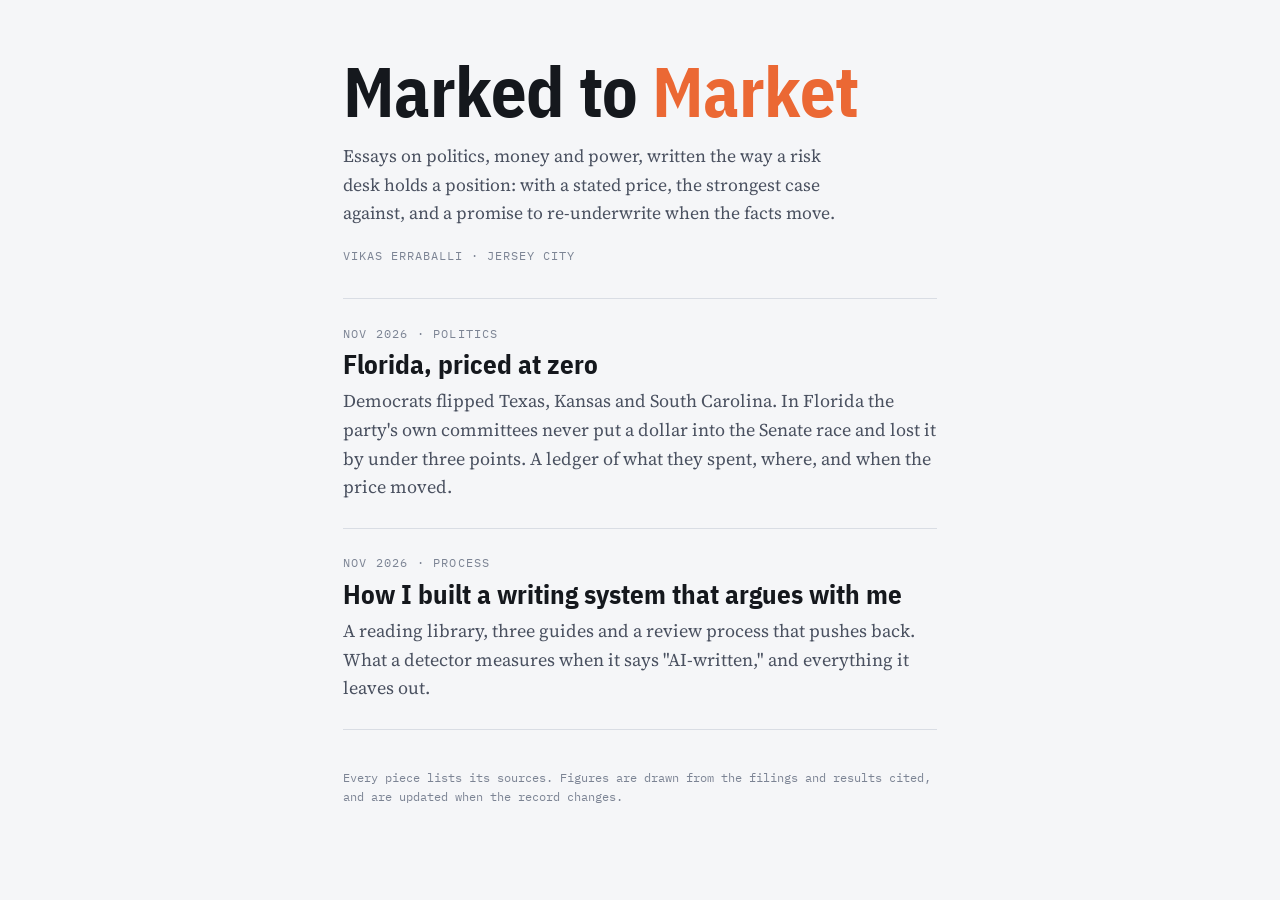
==== index.html @ 38d9bcd6 "Marked to Market: first two pieces Co-Authored-By: Claude Fable 5.1 <noreply@anthropic.com> Claude-S" ====
<!doctype html>
<html lang="en">
<head>
<meta charset="utf-8">
<meta name="viewport" content="width=device-width, initial-scale=1, viewport-fit=cover">
<title>Marked to Market · Vikas Erraballi</title>
<meta name="description" content="Essays on politics, money and power, written to be re-underwritten when the price moves. By Vikas Erraballi.">
<link rel="icon" href="favicon.svg" type="image/svg+xml">
<link rel="stylesheet" href="https://fonts.googleapis.com/css2?family=Source+Serif+4:ital,opsz,wght@0,8..60,400;0,8..60,600;1,8..60,400&family=IBM+Plex+Sans+Condensed:wght@600;700&family=IBM+Plex+Mono:wght@400;500&display=swap">
<style>
:root{--bg:#f5f6f8;--paper:#fff;--ink:#15181d;--ink-2:#4a5160;--ink-3:#7c8494;--rule:#d9dde4;--fl:#eb6834;--acc:#2a78d6;--display:"IBM Plex Sans Condensed",system-ui,sans-serif;--body:"Source Serif 4",Georgia,serif;--mono:"IBM Plex Mono",ui-monospace,Menlo,monospace}
@media (prefers-color-scheme:dark){:root{--bg:#121417;--paper:#191c21;--ink:#eceef2;--ink-2:#b4bac6;--ink-3:#848c9b;--rule:#2d323b;--fl:#f0784a;--acc:#3987e5;color-scheme:dark}}
*{box-sizing:border-box}body{margin:0;background:var(--bg);color:var(--ink);font-family:var(--body);font-size:18px;line-height:1.6;padding:0 max(16px,env(safe-area-inset-left)) 4rem max(16px,env(safe-area-inset-right))}
.col{max-width:66ch;margin:0 auto}
.masthead{padding:3.5rem 0 2rem;border-bottom:1px solid var(--rule)}
.masthead h1{font-family:var(--display);font-size:clamp(2.6rem,7vw,4.4rem);font-weight:700;letter-spacing:-.01em;line-height:1;margin:0}
.masthead h1 span{color:var(--fl)}
.masthead p{color:var(--ink-2);max-width:56ch;margin:1rem 0 0;font-size:1.1rem}
.who{font-family:var(--mono);font-size:.78rem;color:var(--ink-3);letter-spacing:.08em;text-transform:uppercase;margin-top:1.2rem}
.piece{display:block;color:inherit;text-decoration:none;padding:1.6rem 0;border-bottom:1px solid var(--rule)}
.piece .k{font-family:var(--mono);font-size:.74rem;letter-spacing:.1em;text-transform:uppercase;color:var(--ink-3)}
.piece h2{font-family:var(--display);font-size:1.7rem;font-weight:700;line-height:1.1;margin:.35rem 0 .5rem;text-wrap:balance}
.piece:hover h2{color:var(--acc)}
.piece p{margin:0;color:var(--ink-2)}
.note{font-family:var(--mono);font-size:.78rem;color:var(--ink-3);line-height:1.5;margin-top:2.4rem}
</style>
</head>
<body>
<div class="col">
<header class="masthead">
  <h1>Marked to <span>Market</span></h1>
  <p>Essays on politics, money and power, written the way a risk desk holds a position: with a stated price, the strongest case against, and a promise to re-underwrite when the facts move.</p>
  <div class="who">Vikas Erraballi · Jersey City</div>
</header>
<a class="piece" href="florida-priced-at-zero/">
  <div class="k">Nov 2026 · Politics</div>
  <h2>Florida, priced at zero</h2>
  <p>Democrats flipped Texas, Kansas and South Carolina. In Florida the party's own committees never put a dollar into the Senate race and lost it by under three points. A ledger of what they spent, where, and when the price moved.</p>
</a>
<a class="piece" href="how-i-built-a-writing-system/">
  <div class="k">Nov 2026 · Process</div>
  <h2>How I built a writing system that argues with me</h2>
  <p>A reading library, three guides and a review process that pushes back. What a detector measures when it says "AI-written," and everything it leaves out.</p>
</a>
<p class="note">Every piece lists its sources. Figures are drawn from the filings and results cited, and are updated when the record changes.</p>
</div>
</body>
</html>
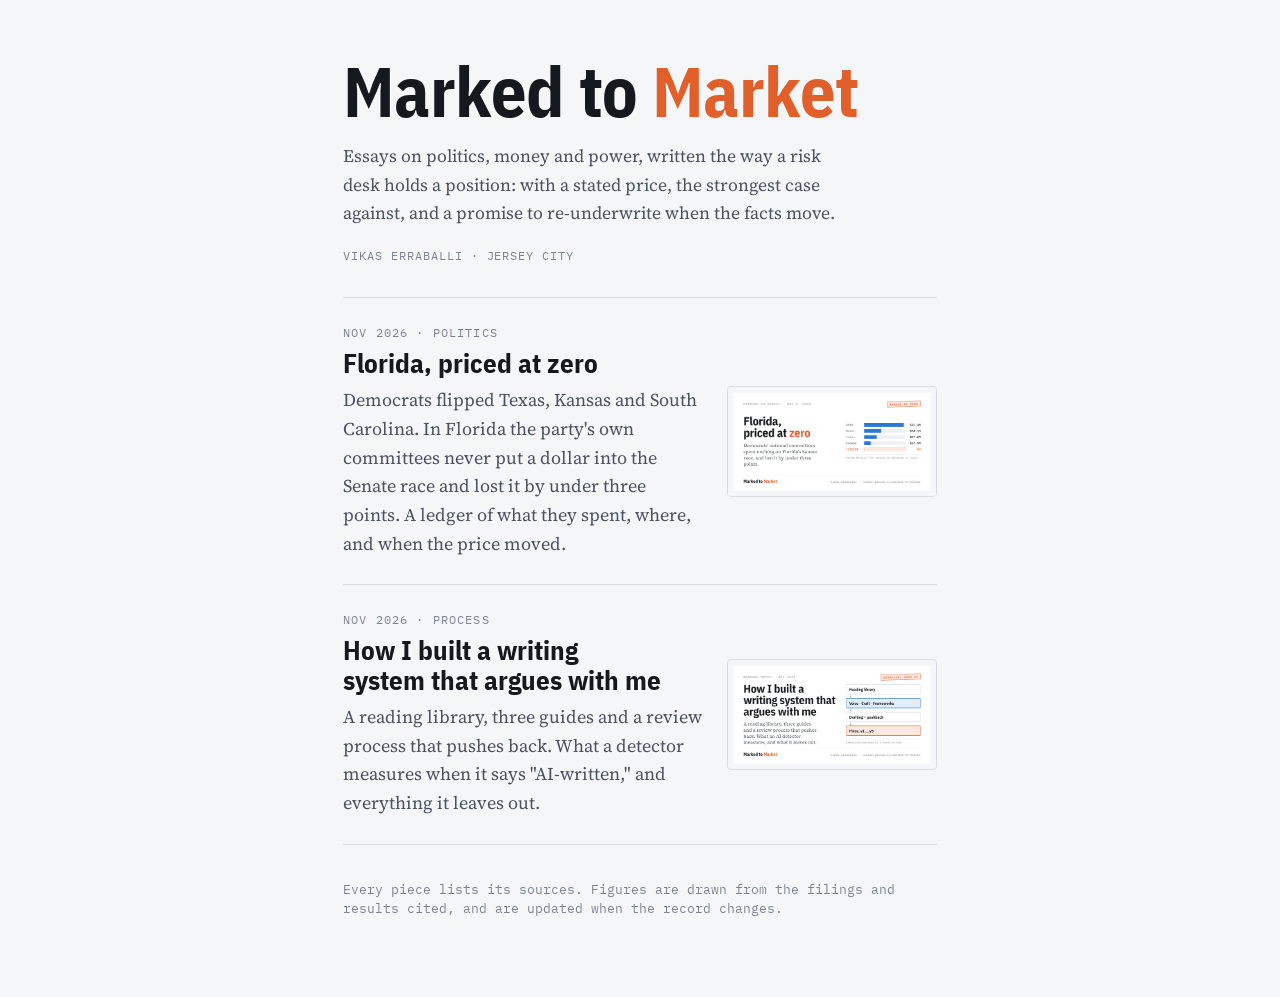
==== commit 0105ef50: "House style: shared figure system, static-first charts, ref previews, share cards - assets/mtm.css +" ====
--- a/index.html
+++ b/index.html
@@ -5,24 +5,34 @@
 <meta name="viewport" content="width=device-width, initial-scale=1, viewport-fit=cover">
 <title>Marked to Market · Vikas Erraballi</title>
 <meta name="description" content="Essays on politics, money and power, written to be re-underwritten when the price moves. By Vikas Erraballi.">
+<meta property="og:title" content="Marked to Market">
+<meta property="og:description" content="Essays on politics, money and power, written the way a risk desk holds a position: a stated price, the strongest case against, and a promise to re-underwrite when the facts move.">
+<meta property="og:type" content="website">
+<meta property="og:url" content="https://vikase.github.io/marked-to-market/">
+<meta property="og:site_name" content="Marked to Market">
+<meta property="og:image" content="https://vikase.github.io/marked-to-market/share.png">
+<meta property="og:image:width" content="1200">
+<meta property="og:image:height" content="630">
+<meta name="twitter:card" content="summary_large_image">
 <link rel="icon" href="favicon.svg" type="image/svg+xml">
-<link rel="stylesheet" href="https://fonts.googleapis.com/css2?family=Source+Serif+4:ital,opsz,wght@0,8..60,400;0,8..60,600;1,8..60,400&family=IBM+Plex+Sans+Condensed:wght@600;700&family=IBM+Plex+Mono:wght@400;500&display=swap">
+<link rel="stylesheet" href="https://fonts.googleapis.com/css2?family=Source+Serif+4:ital,opsz,wght@0,8..60,400;0,8..60,600;1,8..60,400&family=IBM+Plex+Sans+Condensed:wght@600;700&family=IBM+Plex+Mono:wght@400;500;600&display=swap">
+<link rel="stylesheet" href="assets/mtm.css">
 <style>
-:root{--bg:#f5f6f8;--paper:#fff;--ink:#15181d;--ink-2:#4a5160;--ink-3:#7c8494;--rule:#d9dde4;--fl:#eb6834;--acc:#2a78d6;--display:"IBM Plex Sans Condensed",system-ui,sans-serif;--body:"Source Serif 4",Georgia,serif;--mono:"IBM Plex Mono",ui-monospace,Menlo,monospace}
-@media (prefers-color-scheme:dark){:root{--bg:#121417;--paper:#191c21;--ink:#eceef2;--ink-2:#b4bac6;--ink-3:#848c9b;--rule:#2d323b;--fl:#f0784a;--acc:#3987e5;color-scheme:dark}}
-*{box-sizing:border-box}body{margin:0;background:var(--bg);color:var(--ink);font-family:var(--body);font-size:18px;line-height:1.6;padding:0 max(16px,env(safe-area-inset-left)) 4rem max(16px,env(safe-area-inset-right))}
-.col{max-width:66ch;margin:0 auto}
-.masthead{padding:3.5rem 0 2rem;border-bottom:1px solid var(--rule)}
-.masthead h1{font-family:var(--display);font-size:clamp(2.6rem,7vw,4.4rem);font-weight:700;letter-spacing:-.01em;line-height:1;margin:0}
-.masthead h1 span{color:var(--fl)}
+.masthead{padding-block:3.5rem 2rem;border-bottom:1px solid var(--rule)}
+.masthead h1{font-size:clamp(2.6rem,7vw,4.4rem);line-height:1}
+.masthead h1 span{color:var(--pos)}
 .masthead p{color:var(--ink-2);max-width:56ch;margin:1rem 0 0;font-size:1.1rem}
-.who{font-family:var(--mono);font-size:.78rem;color:var(--ink-3);letter-spacing:.08em;text-transform:uppercase;margin-top:1.2rem}
-.piece{display:block;color:inherit;text-decoration:none;padding:1.6rem 0;border-bottom:1px solid var(--rule)}
-.piece .k{font-family:var(--mono);font-size:.74rem;letter-spacing:.1em;text-transform:uppercase;color:var(--ink-3)}
-.piece h2{font-family:var(--display);font-size:1.7rem;font-weight:700;line-height:1.1;margin:.35rem 0 .5rem;text-wrap:balance}
-.piece:hover h2{color:var(--acc)}
+.who{font-family:var(--mono);font-size:.76rem;color:var(--ink-3);letter-spacing:.08em;text-transform:uppercase;margin-top:1.2rem}
+.col a.piece{color:inherit;text-decoration:none}
+.piece{display:grid;grid-template-columns:1fr 210px;gap:1.4rem;align-items:center;color:inherit;text-decoration:none;padding:1.6rem 0;border-bottom:1px solid var(--rule)}
+.piece>div{min-width:0}
+.piece .k{font-family:var(--mono);font-size:.72rem;letter-spacing:.1em;text-transform:uppercase;color:var(--ink-3)}
+.piece h2{font-size:1.7rem;line-height:1.1;margin:.35rem 0 .5rem}
+.piece:hover h2{color:var(--book)}
 .piece p{margin:0;color:var(--ink-2)}
-.note{font-family:var(--mono);font-size:.78rem;color:var(--ink-3);line-height:1.5;margin-top:2.4rem}
+.piece img{display:block;width:100%;height:auto;border-radius:4px;border:1px solid var(--rule)}
+@media (max-width:620px){.piece{grid-template-columns:1fr}.piece img{max-width:360px;order:-1}}
+.note{border-top:0;margin-top:1.2rem}
 </style>
 </head>
 <body>
@@ -33,14 +43,20 @@
   <div class="who">Vikas Erraballi · Jersey City</div>
 </header>
 <a class="piece" href="florida-priced-at-zero/">
-  <div class="k">Nov 2026 · Politics</div>
-  <h2>Florida, priced at zero</h2>
-  <p>Democrats flipped Texas, Kansas and South Carolina. In Florida the party's own committees never put a dollar into the Senate race and lost it by under three points. A ledger of what they spent, where, and when the price moved.</p>
+  <div>
+    <div class="k">Nov 2026 · Politics</div>
+    <h2>Florida, priced at zero</h2>
+    <p>Democrats flipped Texas, Kansas and South Carolina. In Florida the party's own committees never put a dollar into the Senate race and lost it by under three points. A ledger of what they spent, where, and when the price moved.</p>
+  </div>
+  <img src="florida-priced-at-zero/share.png" width="1200" height="630" alt="" loading="lazy">
 </a>
 <a class="piece" href="how-i-built-a-writing-system/">
-  <div class="k">Nov 2026 · Process</div>
-  <h2>How I built a writing system that argues with me</h2>
-  <p>A reading library, three guides and a review process that pushes back. What a detector measures when it says "AI-written," and everything it leaves out.</p>
+  <div>
+    <div class="k">Nov 2026 · Process</div>
+    <h2>How I built a writing system that argues with me</h2>
+    <p>A reading library, three guides and a review process that pushes back. What a detector measures when it says "AI-written," and everything it leaves out.</p>
+  </div>
+  <img src="how-i-built-a-writing-system/share.png" width="1200" height="630" alt="" loading="lazy">
 </a>
 <p class="note">Every piece lists its sources. Figures are drawn from the filings and results cited, and are updated when the record changes.</p>
 </div>
--- a/assets/mtm.css
+++ b/assets/mtm.css
@@ -0,0 +1,121 @@
+/* Marked to Market house style. See STYLE.md for the rules this file implements.
+   Layout: one ~66ch reading column (.col); figures break out to 900px (.wide).
+   Every figure follows the same anatomy: kicker, finding-as-title, neutral subtitle,
+   the chart, caption, ticker rule. Colour is semantic and constant across pieces. */
+
+:root{
+  --bg:#f5f6f8; --paper:#ffffff; --ink:#15181d; --ink-2:#4a5160; --ink-3:#7c8494;
+  --rule:#d9dde4; --rule-2:#eef0f3; --band:#eceff4; --grid:#e6e9ee;
+  --pos:#e05f2b; --pos-soft:#fbe9e1;      /* the position in question */
+  --book:#2a78d6; --book-soft:#e4eefb;    /* the funded book / the comparison */
+  --display:"IBM Plex Sans Condensed",system-ui,sans-serif;
+  --body:"Source Serif 4",Georgia,serif;
+  --mono:"IBM Plex Mono",ui-monospace,Menlo,monospace;
+  /* aliases kept so piece-level CSS reads naturally */
+  --fl:var(--pos); --fl-soft:var(--pos-soft); --funded:var(--book); --funded-soft:var(--book-soft);
+  --acc:var(--book); --acc-soft:var(--book-soft); --warn:var(--pos); --warn-soft:var(--pos-soft);
+}
+@media (prefers-color-scheme: dark){ :root:not([data-theme="light"]){
+  --bg:#121417; --paper:#191c21; --ink:#eceef2; --ink-2:#b4bac6; --ink-3:#848c9b;
+  --rule:#2d323b; --rule-2:#23272e; --band:#20242b; --grid:#252930;
+  --pos:#e86a38; --pos-soft:#3a251c; --book:#3987e5; --book-soft:#1c2a40; color-scheme:dark } }
+:root[data-theme="dark"]{
+  --bg:#121417; --paper:#191c21; --ink:#eceef2; --ink-2:#b4bac6; --ink-3:#848c9b;
+  --rule:#2d323b; --rule-2:#23272e; --band:#20242b; --grid:#252930;
+  --pos:#e86a38; --pos-soft:#3a251c; --book:#3987e5; --book-soft:#1c2a40; color-scheme:dark }
+
+/* ---------- base ---------- */
+*{box-sizing:border-box}
+body{margin:0;background:var(--bg);color:var(--ink);font-family:var(--body);font-size:18px;line-height:1.6;
+  padding-block:0 4rem;padding-left:max(16px,env(safe-area-inset-left,0px));padding-right:max(16px,env(safe-area-inset-right,0px))}
+.col{max-width:66ch;margin:0 auto}
+.wide{max-width:900px;margin:2.2rem auto}
+h1,h2,h3{font-family:var(--display);line-height:1.05;text-wrap:balance;margin:0}
+h1{font-size:clamp(2.5rem,7vw,4.4rem);font-weight:700;letter-spacing:-.01em}
+h2{font-size:1.35rem;font-weight:700;margin-top:2.6rem;margin-bottom:.6rem}
+p{margin:0 0 1.15em}
+.col a,.wide a{color:var(--book);text-decoration-thickness:1px;text-underline-offset:3px}
+.col a:hover,.wide a:hover{text-decoration-thickness:2px}
+a:focus-visible,button:focus-visible,[tabindex]:focus-visible{outline:2px solid var(--book);outline-offset:2px}
+.num{font-family:var(--mono);font-variant-numeric:tabular-nums}
+.eyebrow{font-family:var(--mono);font-size:.75rem;letter-spacing:.12em;text-transform:uppercase;color:var(--ink-3)}
+
+.site-nav{max-width:66ch;margin:0 auto;display:flex;justify-content:space-between;align-items:baseline;padding:1rem 0 0;
+  font-family:var(--mono);font-size:.76rem;letter-spacing:.08em;text-transform:uppercase}
+.site-nav a{color:inherit;text-decoration:none;font-weight:600}
+.site-nav a .m{color:var(--pos)}
+.site-nav a:hover{text-decoration:underline}
+.site-nav span{color:var(--ink-3)}
+
+.hero{padding-block:3.2rem 1.3rem;border-bottom:1px solid var(--rule);margin-bottom:2rem}
+.hero .dek{font-size:1.18rem;color:var(--ink-2);max-width:60ch;margin-top:1rem}
+.byline{font-family:var(--mono);font-size:.78rem;color:var(--ink-3);margin-top:1.4rem;display:flex;gap:1.2rem;flex-wrap:wrap}
+
+/* ---------- the stamp: the house mark ---------- */
+.stamp{display:inline-block;font-family:var(--mono);font-weight:600;font-size:.66rem;letter-spacing:.14em;text-transform:uppercase;line-height:1.2;
+  color:var(--pos);border:1.5px solid var(--pos);border-radius:2px;padding:.2rem .5rem .16rem;transform:rotate(-1.2deg);
+  background:color-mix(in srgb,var(--pos-soft) 60%,transparent);white-space:nowrap}
+.stamp.flat{transform:none}
+svg .stamp-box{fill:var(--pos-soft);stroke:var(--pos);stroke-width:1.5}
+svg .stamp-txt{font-family:var(--mono);font-weight:600;font-size:10px;letter-spacing:.14em;fill:var(--pos);text-transform:uppercase}
+
+/* ---------- figure anatomy ---------- */
+figure{margin:0;background:var(--paper);border:1px solid var(--rule);border-radius:4px;padding:1.15rem 1.2rem .9rem;position:relative}
+figure .kick{display:flex;justify-content:space-between;gap:.4rem 1rem;flex-wrap:wrap;margin:0 0 .5rem;
+  font-family:var(--mono);font-size:.68rem;letter-spacing:.13em;text-transform:uppercase;color:var(--ink-3)}
+figure .kick b{color:var(--ink-2);font-weight:600}
+figure .ftitle{font-family:var(--display);font-size:1.22rem;font-weight:700;line-height:1.15;margin:0 0 .2rem;text-wrap:balance}
+figure .fsub{font-size:.9rem;color:var(--ink-2);margin:0 0 1.05rem;font-family:var(--body)}
+figcaption{font-size:.8rem;color:var(--ink-3);margin-top:.9rem;font-family:var(--mono);line-height:1.5}
+figure .ticker{display:flex;justify-content:space-between;align-items:baseline;gap:.3rem 1rem;flex-wrap:wrap;
+  border-top:1px solid var(--rule);margin-top:.9rem;padding-top:.6rem;font-family:var(--mono);font-size:.7rem;color:var(--ink-3);line-height:1.5}
+figure .ticker a{color:var(--ink-3);text-decoration:none;white-space:nowrap}
+figure .ticker a:hover{color:var(--ink);text-decoration:underline}
+figure .ticker .asof{white-space:nowrap}
+figure:target{outline:2px solid var(--pos);outline-offset:4px}
+.legend{display:flex;gap:.5rem 1.2rem;flex-wrap:wrap;font-family:var(--mono);font-size:.74rem;color:var(--ink-2);margin:.1rem 0 .9rem}
+.legend span::before{content:"";display:inline-block;width:10px;height:10px;border-radius:2px;margin-right:.45rem;vertical-align:-1px;background:var(--sw)}
+
+/* tap-to-pin notes (mtm.js wires [data-note]) */
+[data-note]{cursor:pointer}
+figure .pin{font-family:var(--mono);font-size:.76rem;line-height:1.45;color:var(--ink-2);background:var(--band);
+  border-left:3px solid var(--pos);padding:.5rem .7rem;border-radius:0 3px 3px 0;margin:.9rem 0 0}
+figure .pin[hidden]{display:none}
+figure .hint{font-family:var(--mono);font-size:.68rem;color:var(--ink-3)}
+.tip{position:fixed;pointer-events:none;background:var(--ink);color:var(--bg);font-family:var(--mono);font-size:.72rem;
+  padding:.35rem .5rem;border-radius:3px;z-index:20;max-width:260px;line-height:1.4}
+.tip[hidden]{display:none}
+
+/* ---------- references ---------- */
+sup.fn{font-family:var(--mono);font-size:.62em;vertical-align:super;line-height:0}
+sup.fn a{color:var(--book);text-decoration:none;border-bottom:1px dotted var(--book);padding:0 .08em}
+sup.fn a[aria-expanded="true"]{background:var(--book-soft)}
+.refs{font-size:.85rem;color:var(--ink-2)}
+.refs ol{padding-left:1.4rem;margin:0}
+.refs li{margin-bottom:.45rem;line-height:1.45;scroll-margin-top:1.5rem}
+.refs li:target{background:var(--book-soft);border-radius:2px}
+.refs a{color:var(--book);text-decoration:none;word-break:break-word}
+.refs a:hover,.refs a:focus-visible{text-decoration:underline}
+/* reference preview: a card near the superscript on desktop, a bottom sheet on phones */
+.refcard{position:absolute;z-index:30;width:min(340px,calc(100vw - 32px));background:var(--paper);color:var(--ink-2);
+  border:1px solid var(--rule);border-top:3px solid var(--book);border-radius:4px;box-shadow:0 8px 28px rgba(0,0,0,.14);
+  padding:.7rem .85rem .75rem;font-size:.84rem;line-height:1.45}
+.refcard[hidden]{display:none}
+.refcard .rk{display:flex;justify-content:space-between;align-items:baseline;gap:1rem;font-family:var(--mono);font-size:.66rem;
+  letter-spacing:.12em;text-transform:uppercase;color:var(--ink-3);margin-bottom:.35rem}
+.refcard .rk a{color:var(--ink-3)}
+.refcard a{color:var(--book);word-break:break-word}
+.refcard .x{border:0;background:none;color:var(--ink-3);font:inherit;font-size:1rem;cursor:pointer;padding:0 .2rem;line-height:1}
+@media (max-width:700px), (pointer:coarse){
+  .refcard{position:fixed;left:0;right:0;bottom:0;top:auto!important;width:auto;border-radius:10px 10px 0 0;
+    padding:.9rem max(16px,env(safe-area-inset-right,0px)) calc(1rem + env(safe-area-inset-bottom,0px)) max(16px,env(safe-area-inset-left,0px));
+    font-size:.92rem;box-shadow:0 -8px 30px rgba(0,0,0,.18)}
+}
+
+.note{font-size:.8rem;color:var(--ink-3);font-family:var(--mono);line-height:1.5;border-top:1px solid var(--rule);padding-top:1rem;margin-top:2.2rem}
+.note a{color:var(--ink-2)}
+
+/* ---------- motion ---------- */
+/* Figures are complete at rest. mtm.js adds .pre only to figures still below the fold, then removes it on view. */
+@media (prefers-reduced-motion: reduce){ *{transition:none!important;animation:none!important} }
+@media (max-width:520px){ body{font-size:17px} figure{padding:1rem .8rem .8rem} }
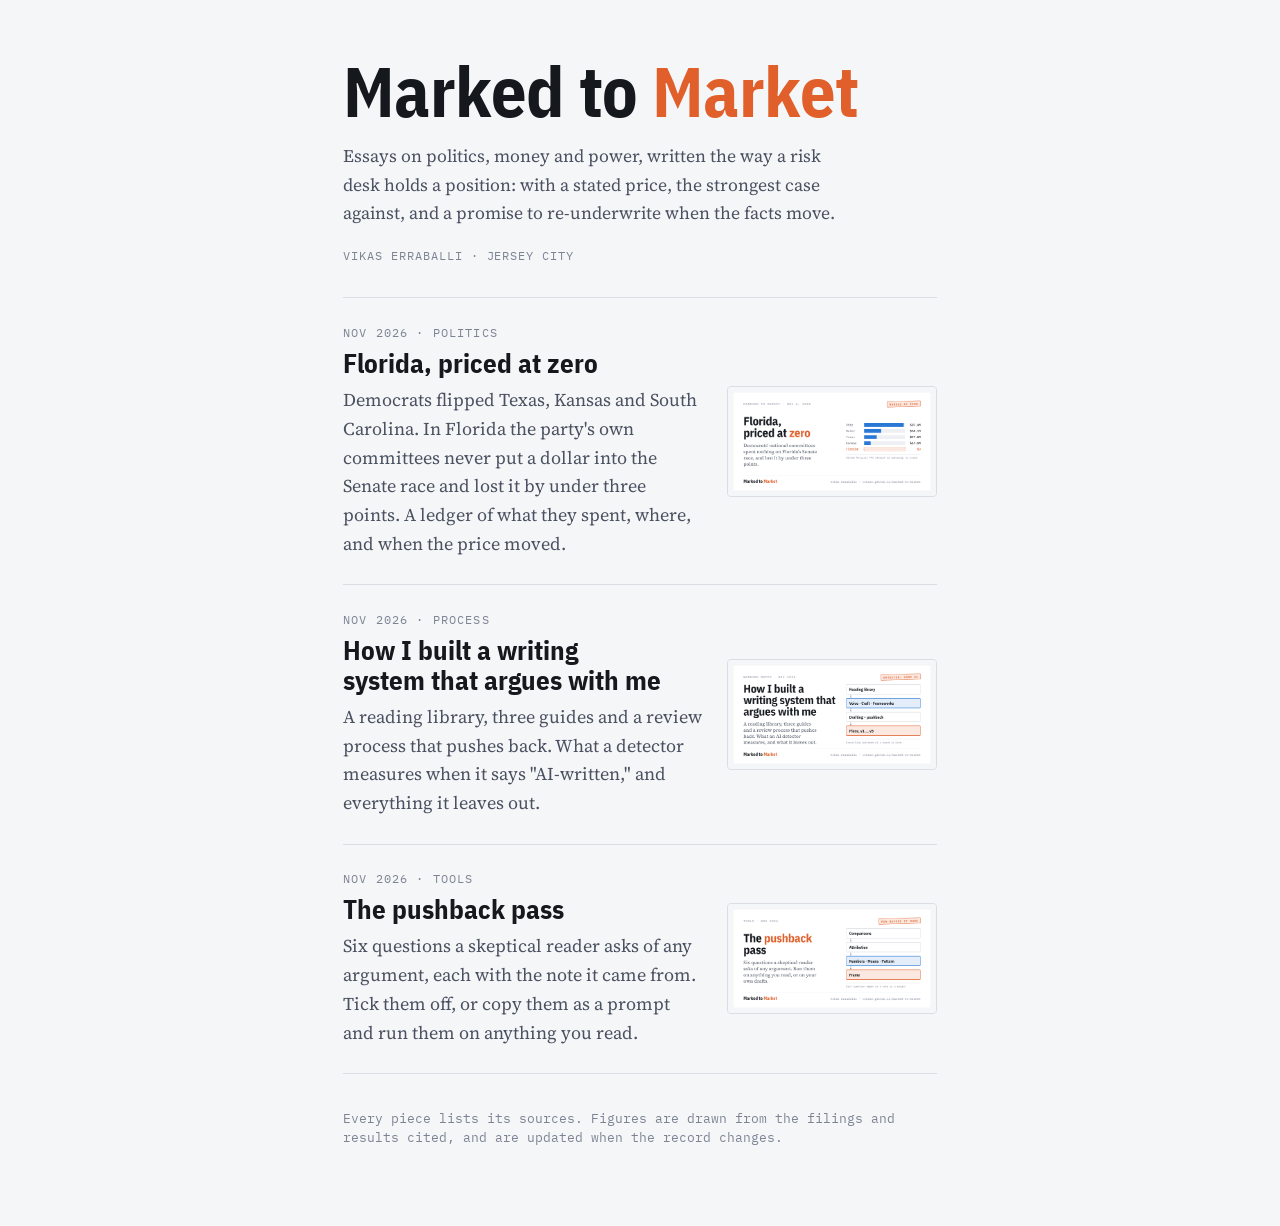
==== commit 1cd46bcf: "Add the pushback pass page: six questions, copy-as-prompt Co-Authored-By: Claude Opus 5.5 <noreply@a" ====
--- a/index.html
+++ b/index.html
@@ -58,6 +58,14 @@
   </div>
   <img src="how-i-built-a-writing-system/share.png" width="1200" height="630" alt="" loading="lazy">
 </a>
+<a class="piece" href="pushback-pass/">
+  <div>
+    <div class="k">Nov 2026 · Tools</div>
+    <h2>The pushback pass</h2>
+    <p>Six questions a skeptical reader asks of any argument, each with the note it came from. Tick them off, or copy them as a prompt and run them on anything you read.</p>
+  </div>
+  <img src="pushback-pass/share.png" width="1200" height="630" alt="" loading="lazy">
+</a>
 <p class="note">Every piece lists its sources. Figures are drawn from the filings and results cited, and are updated when the record changes.</p>
 </div>
 </body>
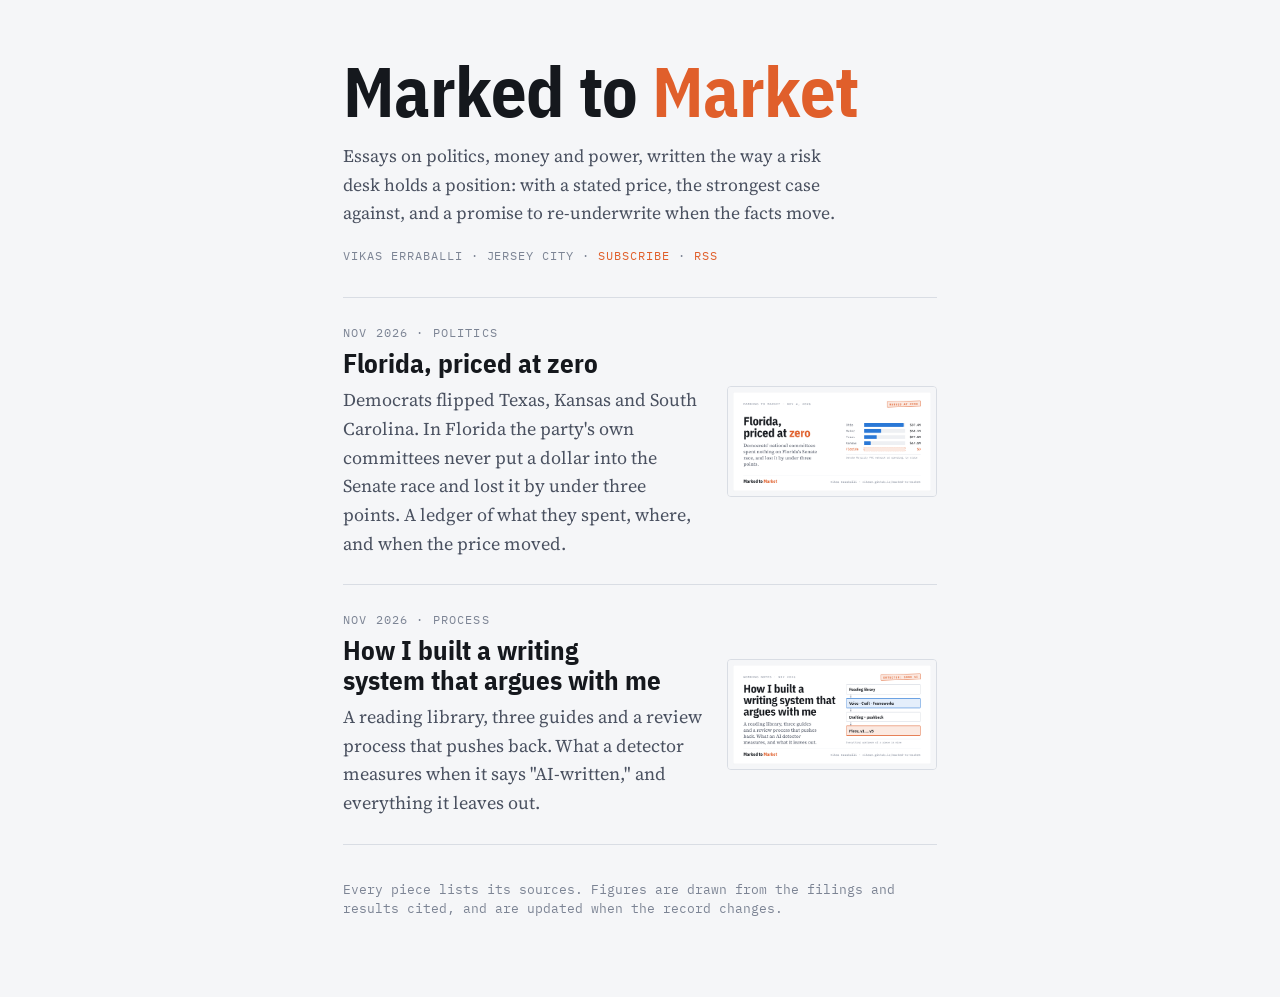
==== commit 37aa361a: "Add share links, subscribe box and page, and RSS feed One build script (tools/build-site.js) writes " ====
--- a/index.html
+++ b/index.html
@@ -14,6 +14,7 @@
 <meta property="og:image:width" content="1200">
 <meta property="og:image:height" content="630">
 <meta name="twitter:card" content="summary_large_image">
+<link rel="alternate" type="application/rss+xml" title="Marked to Market" href="feed.xml">
 <link rel="icon" href="favicon.svg" type="image/svg+xml">
 <link rel="stylesheet" href="https://fonts.googleapis.com/css2?family=Source+Serif+4:ital,opsz,wght@0,8..60,400;0,8..60,600;1,8..60,400&family=IBM+Plex+Sans+Condensed:wght@600;700&family=IBM+Plex+Mono:wght@400;500;600&display=swap">
 <link rel="stylesheet" href="assets/mtm.css">
@@ -33,6 +34,8 @@
 .piece img{display:block;width:100%;height:auto;border-radius:4px;border:1px solid var(--rule)}
 @media (max-width:620px){.piece{grid-template-columns:1fr}.piece img{max-width:360px;order:-1}}
 .note{border-top:0;margin-top:1.2rem}
+.who a{color:var(--pos);text-decoration:none}
+.who a:hover{text-decoration:underline}
 </style>
 </head>
 <body>
@@ -40,7 +43,7 @@
 <header class="masthead">
   <h1>Marked to <span>Market</span></h1>
   <p>Essays on politics, money and power, written the way a risk desk holds a position: with a stated price, the strongest case against, and a promise to re-underwrite when the facts move.</p>
-  <div class="who">Vikas Erraballi · Jersey City</div>
+  <div class="who">Vikas Erraballi · Jersey City · <a href="subscribe/">Subscribe</a> · <a href="feed.xml">RSS</a></div>
 </header>
 <a class="piece" href="florida-priced-at-zero/">
   <div>
@@ -58,14 +61,6 @@
   </div>
   <img src="how-i-built-a-writing-system/share.png" width="1200" height="630" alt="" loading="lazy">
 </a>
-<a class="piece" href="pushback-pass/">
-  <div>
-    <div class="k">Nov 2026 · Tools</div>
-    <h2>The pushback pass</h2>
-    <p>Six questions a skeptical reader asks of any argument, each with the note it came from. Tick them off, or copy them as a prompt and run them on anything you read.</p>
-  </div>
-  <img src="pushback-pass/share.png" width="1200" height="630" alt="" loading="lazy">
-</a>
 <p class="note">Every piece lists its sources. Figures are drawn from the filings and results cited, and are updated when the record changes.</p>
 </div>
 </body>
--- a/assets/mtm.css
+++ b/assets/mtm.css
@@ -119,3 +119,33 @@
 /* Figures are complete at rest. mtm.js adds .pre only to figures still below the fold, then removes it on view. */
 @media (prefers-reduced-motion: reduce){ *{transition:none!important;animation:none!important} }
 @media (max-width:520px){ body{font-size:17px} figure{padding:1rem .8rem .8rem} }
+
+/* ---------- share and subscribe (built by tools/build-site.js) ---------- */
+.vh{position:absolute!important;width:1px;height:1px;overflow:hidden;clip:rect(0 0 0 0);white-space:nowrap}
+.site-nav .nav-sub{color:var(--pos)}
+.follow{margin-top:2.6rem;margin-bottom:2.2rem}
+.share{display:flex;flex-direction:column;align-items:flex-start;gap:.4rem 1rem;flex-wrap:wrap;border-top:1px solid var(--rule);border-bottom:1px solid var(--rule);padding:.75rem 0;
+  font-family:var(--mono);font-size:.74rem;letter-spacing:.08em;text-transform:uppercase}
+.share-k{color:var(--ink-3)}
+.share ul{list-style:none;margin:0;padding:0;display:flex;align-items:baseline;flex-wrap:wrap;gap:.35rem 1.05rem}
+.share li[hidden]{display:none}
+.share a,.share button{display:inline-block;color:var(--ink);font:inherit;letter-spacing:inherit;text-transform:inherit;text-decoration:none;
+  background:none;border:0;padding:.2rem 0;cursor:pointer;border-bottom:1px solid transparent;line-height:inherit;margin:0}
+.col .share a{color:var(--ink)}
+.share a:hover,.share button:hover{color:var(--book);border-bottom-color:var(--book)}
+.share .share-native{color:var(--book);font-weight:600}
+.share .done{color:var(--pos)}
+.subbox{background:var(--paper);border:1px solid var(--rule);border-top:3px solid var(--pos);border-radius:4px;padding:1.2rem 1.25rem 1rem;margin-top:1.6rem}
+.subbox .eyebrow{margin:0 0 .3rem}
+.subh{font-family:var(--display);font-weight:700;font-size:1.5rem;line-height:1.1;margin:0 0 .4rem}
+.subp{color:var(--ink-2);font-size:1rem;margin:0 0 .9rem}
+.sub{display:flex;gap:.5rem;flex-wrap:wrap;margin:0}
+.sub input{flex:1 1 15rem;min-width:0;font:inherit;font-family:var(--mono);font-size:.95rem;color:var(--ink);background:var(--bg);
+  border:1px solid var(--rule);border-radius:3px;padding:.6rem .7rem}
+.sub input:focus-visible{outline:2px solid var(--book);outline-offset:1px;border-color:var(--book)}
+.sub button{font-family:var(--mono);font-weight:600;font-size:.82rem;letter-spacing:.1em;text-transform:uppercase;cursor:pointer;
+  color:#fff;background:var(--pos);border:0;border-radius:3px;padding:.65rem 1.1rem}
+.sub button:hover{filter:brightness(1.07)}
+.sub-alt{font-family:var(--mono);font-size:.72rem;color:var(--ink-3);margin:.65rem 0 0}
+.col .sub-alt a{color:var(--ink-2)}
+.sub-msg{font-family:var(--mono);font-size:.76rem;color:var(--ink-2);background:var(--band);border-left:3px solid var(--pos);padding:.45rem .65rem;margin:.7rem 0 0}
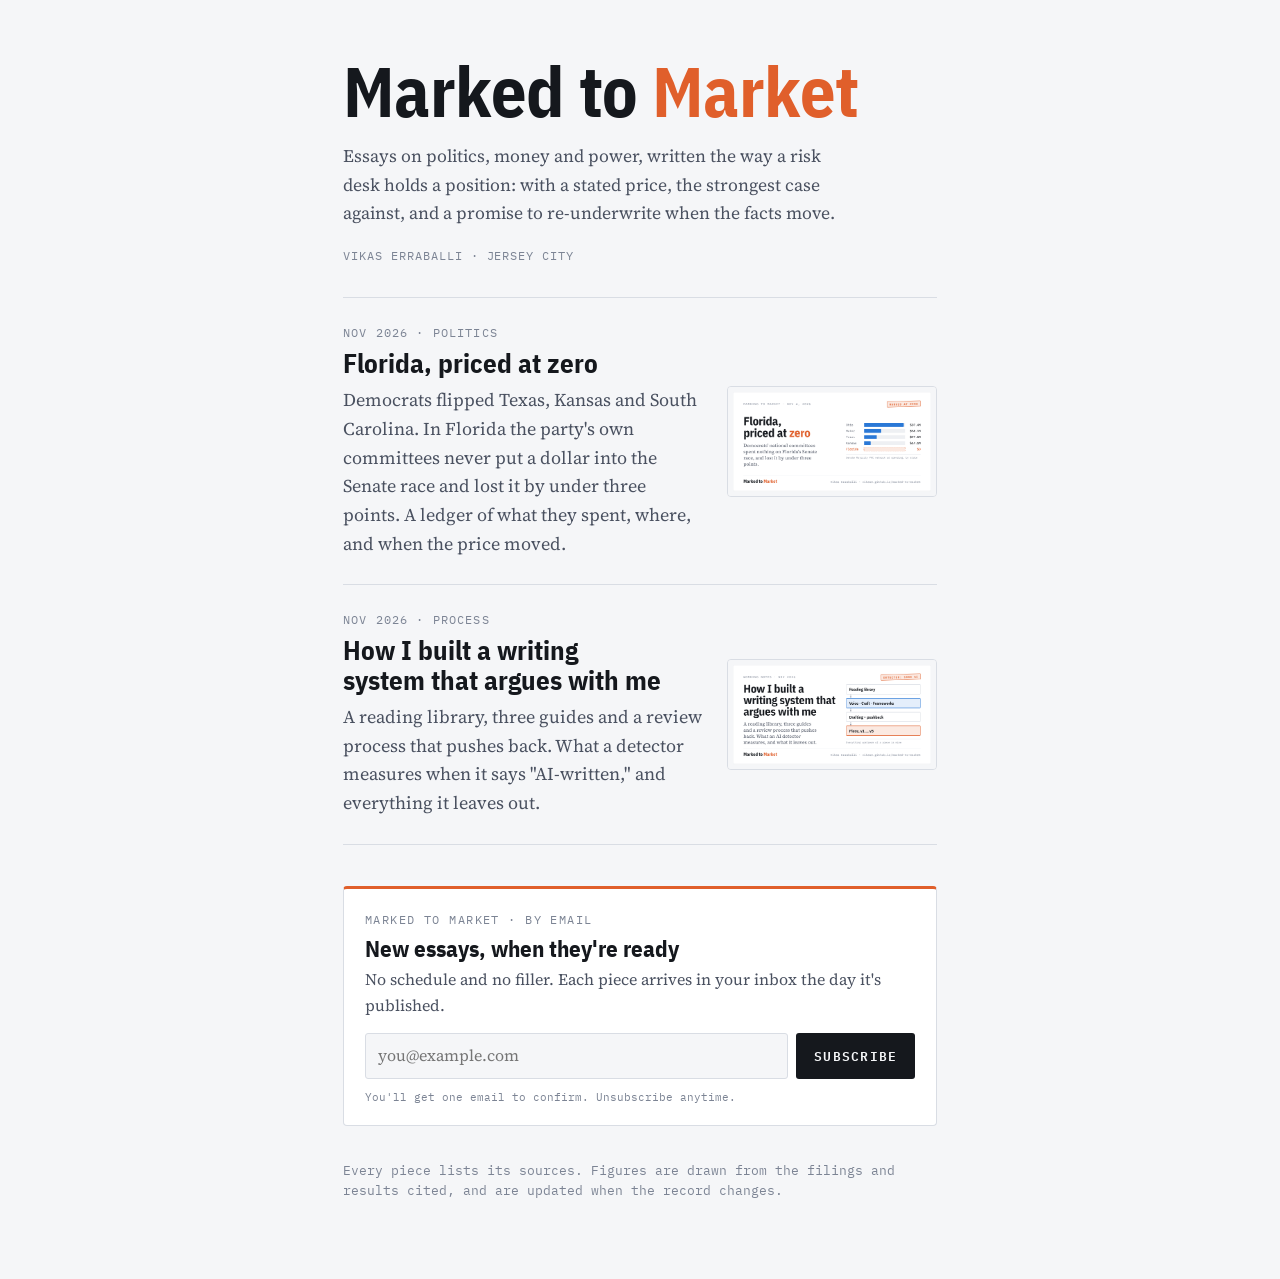
==== commit cbf3f7a5: "Add Kit email signup to home page and both essays Plain HTML POST to Kit form 10155433 (double opt-i" ====
--- a/index.html
+++ b/index.html
@@ -14,7 +14,6 @@
 <meta property="og:image:width" content="1200">
 <meta property="og:image:height" content="630">
 <meta name="twitter:card" content="summary_large_image">
-<link rel="alternate" type="application/rss+xml" title="Marked to Market" href="feed.xml">
 <link rel="icon" href="favicon.svg" type="image/svg+xml">
 <link rel="stylesheet" href="https://fonts.googleapis.com/css2?family=Source+Serif+4:ital,opsz,wght@0,8..60,400;0,8..60,600;1,8..60,400&family=IBM+Plex+Sans+Condensed:wght@600;700&family=IBM+Plex+Mono:wght@400;500;600&display=swap">
 <link rel="stylesheet" href="assets/mtm.css">
@@ -34,8 +33,6 @@
 .piece img{display:block;width:100%;height:auto;border-radius:4px;border:1px solid var(--rule)}
 @media (max-width:620px){.piece{grid-template-columns:1fr}.piece img{max-width:360px;order:-1}}
 .note{border-top:0;margin-top:1.2rem}
-.who a{color:var(--pos);text-decoration:none}
-.who a:hover{text-decoration:underline}
 </style>
 </head>
 <body>
@@ -43,7 +40,7 @@
 <header class="masthead">
   <h1>Marked to <span>Market</span></h1>
   <p>Essays on politics, money and power, written the way a risk desk holds a position: with a stated price, the strongest case against, and a promise to re-underwrite when the facts move.</p>
-  <div class="who">Vikas Erraballi · Jersey City · <a href="subscribe/">Subscribe</a> · <a href="feed.xml">RSS</a></div>
+  <div class="who">Vikas Erraballi · Jersey City</div>
 </header>
 <a class="piece" href="florida-priced-at-zero/">
   <div>
@@ -61,6 +58,18 @@
   </div>
   <img src="how-i-built-a-writing-system/share.png" width="1200" height="630" alt="" loading="lazy">
 </a>
+
+<aside class="signup" id="subscribe" aria-labelledby="subscribe-h">
+  <span class="eyebrow">Marked to Market · by email</span>
+  <h2 id="subscribe-h">New essays, when they're ready</h2>
+  <p>No schedule and no filler. Each piece arrives in your inbox the day it's published.</p>
+  <form action="https://app.kit.com/forms/10155433/subscriptions" method="post">
+    <label for="subscribe-email" class="sr-only">Email address</label>
+    <input id="subscribe-email" type="email" name="email_address" placeholder="you@example.com" autocomplete="email" required>
+    <button type="submit">Subscribe</button>
+  </form>
+  <small>You'll get one email to confirm. Unsubscribe anytime.</small>
+</aside>
 <p class="note">Every piece lists its sources. Figures are drawn from the filings and results cited, and are updated when the record changes.</p>
 </div>
 </body>
--- a/assets/mtm.css
+++ b/assets/mtm.css
@@ -115,37 +115,20 @@
 .note{font-size:.8rem;color:var(--ink-3);font-family:var(--mono);line-height:1.5;border-top:1px solid var(--rule);padding-top:1rem;margin-top:2.2rem}
 .note a{color:var(--ink-2)}
 
+/* ---------- signup (Kit form 10155433, plain POST: works with JS off) ---------- */
+.signup{margin:2.6rem 0 1rem;padding:1.3rem 1.3rem 1.15rem;background:var(--paper);border:1px solid var(--rule);border-top:3px solid var(--pos);border-radius:4px}
+.signup .eyebrow{display:block;margin-bottom:.35rem}
+.signup h2{font-size:1.45rem;line-height:1.15;margin:0 0 .35rem}
+.signup p{margin:0 0 .9rem;color:var(--ink-2);font-size:1rem}
+.signup form{display:flex;gap:.5rem;flex-wrap:wrap}
+.signup input[type=email]{flex:1 1 15rem;min-width:0;font:inherit;font-size:1rem;padding:.6rem .75rem;border:1px solid var(--rule);border-radius:3px;background:var(--bg);color:var(--ink)}
+.signup input[type=email]:focus{outline:2px solid var(--book);outline-offset:1px;border-color:var(--book)}
+.signup button{font-family:var(--mono);font-weight:600;font-size:.8rem;letter-spacing:.1em;text-transform:uppercase;padding:.65rem 1.1rem;border:0;border-radius:3px;background:var(--ink);color:var(--bg);cursor:pointer}
+.signup button:hover{background:var(--book);color:#fff}
+.sr-only{position:absolute;width:1px;height:1px;overflow:hidden;clip:rect(0 0 0 0);white-space:nowrap}
+.signup small{display:block;margin-top:.6rem;font-family:var(--mono);font-size:.7rem;color:var(--ink-3)}
+
 /* ---------- motion ---------- */
 /* Figures are complete at rest. mtm.js adds .pre only to figures still below the fold, then removes it on view. */
 @media (prefers-reduced-motion: reduce){ *{transition:none!important;animation:none!important} }
 @media (max-width:520px){ body{font-size:17px} figure{padding:1rem .8rem .8rem} }
-
-/* ---------- share and subscribe (built by tools/build-site.js) ---------- */
-.vh{position:absolute!important;width:1px;height:1px;overflow:hidden;clip:rect(0 0 0 0);white-space:nowrap}
-.site-nav .nav-sub{color:var(--pos)}
-.follow{margin-top:2.6rem;margin-bottom:2.2rem}
-.share{display:flex;flex-direction:column;align-items:flex-start;gap:.4rem 1rem;flex-wrap:wrap;border-top:1px solid var(--rule);border-bottom:1px solid var(--rule);padding:.75rem 0;
-  font-family:var(--mono);font-size:.74rem;letter-spacing:.08em;text-transform:uppercase}
-.share-k{color:var(--ink-3)}
-.share ul{list-style:none;margin:0;padding:0;display:flex;align-items:baseline;flex-wrap:wrap;gap:.35rem 1.05rem}
-.share li[hidden]{display:none}
-.share a,.share button{display:inline-block;color:var(--ink);font:inherit;letter-spacing:inherit;text-transform:inherit;text-decoration:none;
-  background:none;border:0;padding:.2rem 0;cursor:pointer;border-bottom:1px solid transparent;line-height:inherit;margin:0}
-.col .share a{color:var(--ink)}
-.share a:hover,.share button:hover{color:var(--book);border-bottom-color:var(--book)}
-.share .share-native{color:var(--book);font-weight:600}
-.share .done{color:var(--pos)}
-.subbox{background:var(--paper);border:1px solid var(--rule);border-top:3px solid var(--pos);border-radius:4px;padding:1.2rem 1.25rem 1rem;margin-top:1.6rem}
-.subbox .eyebrow{margin:0 0 .3rem}
-.subh{font-family:var(--display);font-weight:700;font-size:1.5rem;line-height:1.1;margin:0 0 .4rem}
-.subp{color:var(--ink-2);font-size:1rem;margin:0 0 .9rem}
-.sub{display:flex;gap:.5rem;flex-wrap:wrap;margin:0}
-.sub input{flex:1 1 15rem;min-width:0;font:inherit;font-family:var(--mono);font-size:.95rem;color:var(--ink);background:var(--bg);
-  border:1px solid var(--rule);border-radius:3px;padding:.6rem .7rem}
-.sub input:focus-visible{outline:2px solid var(--book);outline-offset:1px;border-color:var(--book)}
-.sub button{font-family:var(--mono);font-weight:600;font-size:.82rem;letter-spacing:.1em;text-transform:uppercase;cursor:pointer;
-  color:#fff;background:var(--pos);border:0;border-radius:3px;padding:.65rem 1.1rem}
-.sub button:hover{filter:brightness(1.07)}
-.sub-alt{font-family:var(--mono);font-size:.72rem;color:var(--ink-3);margin:.65rem 0 0}
-.col .sub-alt a{color:var(--ink-2)}
-.sub-msg{font-family:var(--mono);font-size:.76rem;color:var(--ink-2);background:var(--band);border-left:3px solid var(--pos);padding:.45rem .65rem;margin:.7rem 0 0}
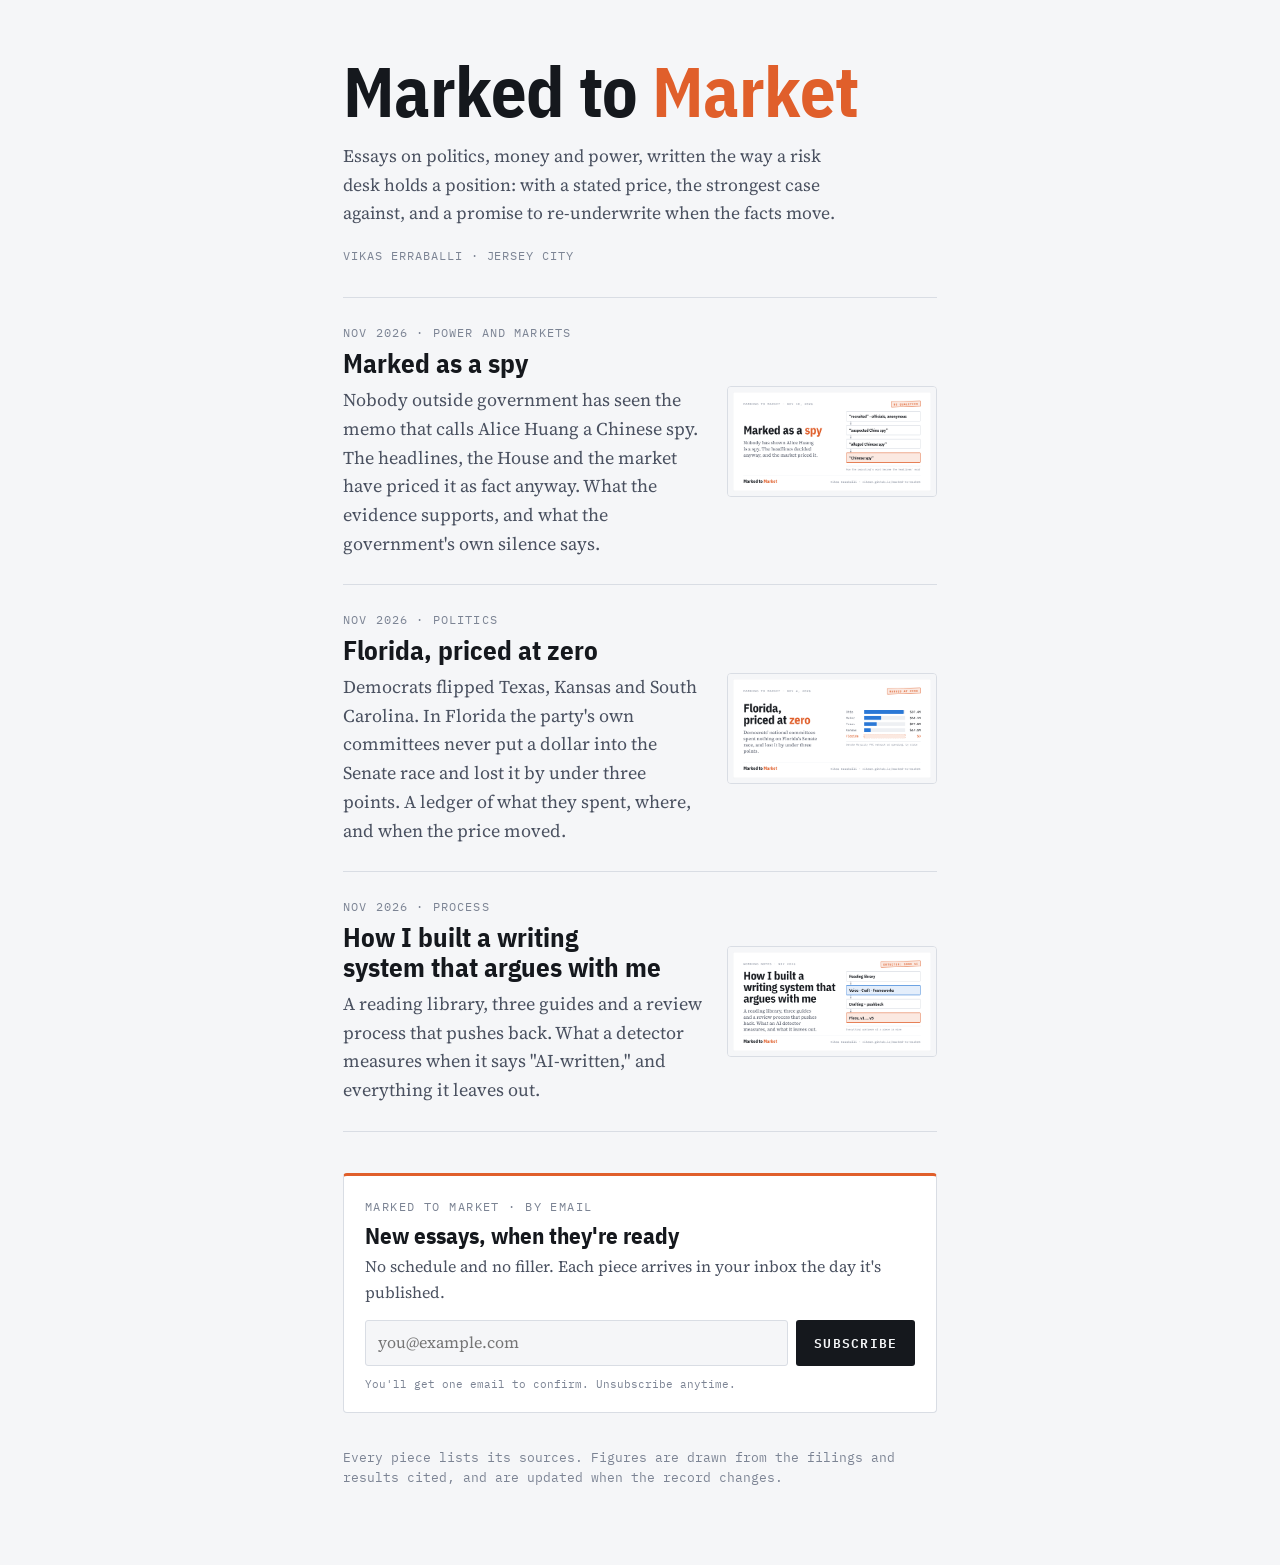
==== commit 5e3c0cdb: "Publish: Marked as a spy Co-Authored-By: Claude Opus 5.5 <noreply@anthropic.com> Claude-Session: htt" ====
--- a/index.html
+++ b/index.html
@@ -42,6 +42,14 @@
   <p>Essays on politics, money and power, written the way a risk desk holds a position: with a stated price, the strongest case against, and a promise to re-underwrite when the facts move.</p>
   <div class="who">Vikas Erraballi · Jersey City</div>
 </header>
+<a class="piece" href="marked-as-a-spy/">
+  <div>
+    <div class="k">Nov 2026 · Power and markets</div>
+    <h2>Marked as a spy</h2>
+    <p>Nobody outside government has seen the memo that calls Alice Huang a Chinese spy. The headlines, the House and the market have priced it as fact anyway. What the evidence supports, and what the government's own silence says.</p>
+  </div>
+  <img src="marked-as-a-spy/share.png" width="1200" height="630" alt="" loading="lazy">
+</a>
 <a class="piece" href="florida-priced-at-zero/">
   <div>
     <div class="k">Nov 2026 · Politics</div>
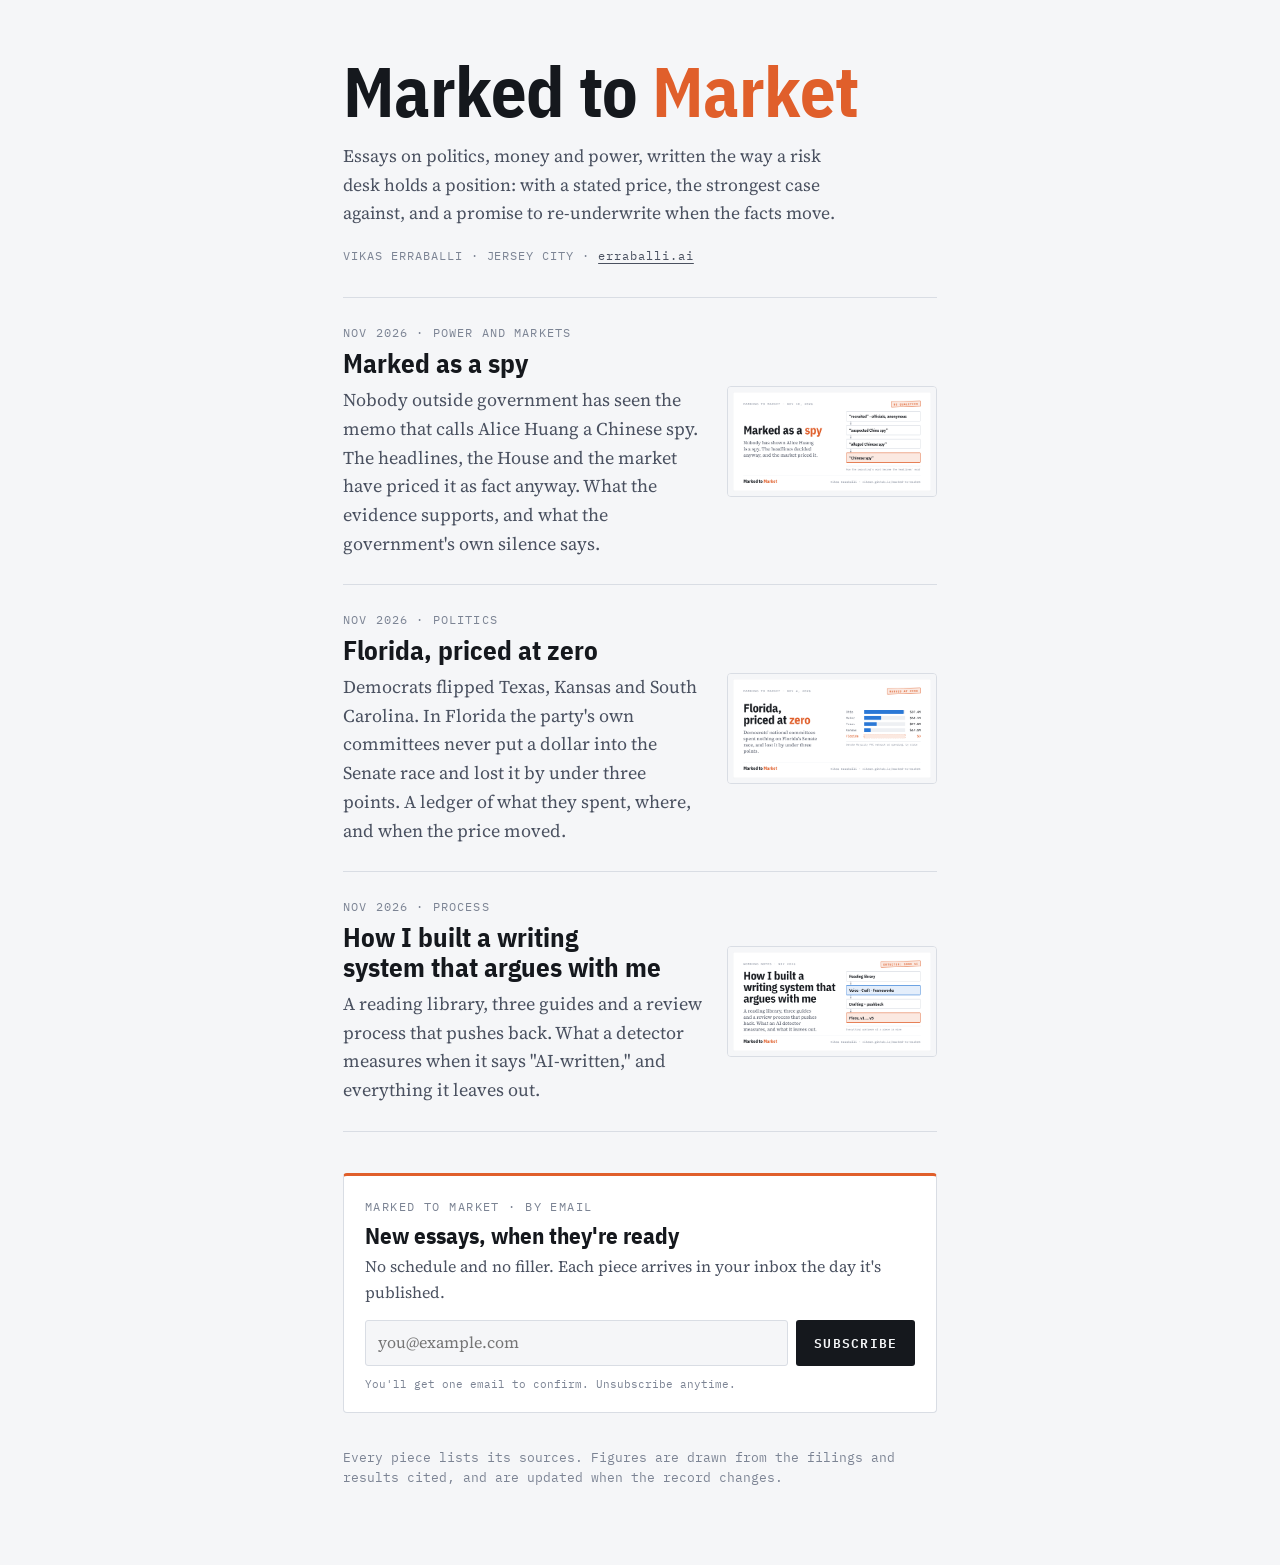
==== commit 96a8bfc4: "Link Marked to Market to erraballi.ai: byline, author box, end notes, nav, home - New byline on all " ====
--- a/index.html
+++ b/index.html
@@ -23,6 +23,7 @@
 .masthead h1 span{color:var(--pos)}
 .masthead p{color:var(--ink-2);max-width:56ch;margin:1rem 0 0;font-size:1.1rem}
 .who{font-family:var(--mono);font-size:.76rem;color:var(--ink-3);letter-spacing:.08em;text-transform:uppercase;margin-top:1.2rem}
+.who a{color:var(--ink-2);text-transform:none}
 .col a.piece{color:inherit;text-decoration:none}
 .piece{display:grid;grid-template-columns:1fr 210px;gap:1.4rem;align-items:center;color:inherit;text-decoration:none;padding:1.6rem 0;border-bottom:1px solid var(--rule)}
 .piece>div{min-width:0}
@@ -40,7 +41,7 @@
 <header class="masthead">
   <h1>Marked to <span>Market</span></h1>
   <p>Essays on politics, money and power, written the way a risk desk holds a position: with a stated price, the strongest case against, and a promise to re-underwrite when the facts move.</p>
-  <div class="who">Vikas Erraballi · Jersey City</div>
+  <div class="who">Vikas Erraballi · Jersey City · <a href="https://erraballi.ai/?utm_source=marked-to-market&amp;utm_campaign=site">erraballi.ai</a></div>
 </header>
 <a class="piece" href="marked-as-a-spy/">
   <div>
--- a/assets/mtm.css
+++ b/assets/mtm.css
@@ -46,10 +46,12 @@
 .site-nav a .m{color:var(--pos)}
 .site-nav a:hover{text-decoration:underline}
 .site-nav span{color:var(--ink-3)}
+.site-nav span a{font-weight:400;color:var(--ink-2);text-transform:none}
 
 .hero{padding-block:3.2rem 1.3rem;border-bottom:1px solid var(--rule);margin-bottom:2rem}
 .hero .dek{font-size:1.18rem;color:var(--ink-2);max-width:60ch;margin-top:1rem}
 .byline{font-family:var(--mono);font-size:.78rem;color:var(--ink-3);margin-top:1.4rem;display:flex;gap:1.2rem;flex-wrap:wrap}
+.byline a{color:var(--ink-2)}
 
 /* ---------- the stamp: the house mark ---------- */
 .stamp{display:inline-block;font-family:var(--mono);font-weight:600;font-size:.66rem;letter-spacing:.14em;text-transform:uppercase;line-height:1.2;
@@ -114,6 +116,11 @@
 
 .note{font-size:.8rem;color:var(--ink-3);font-family:var(--mono);line-height:1.5;border-top:1px solid var(--rule);padding-top:1rem;margin-top:2.2rem}
 .note a{color:var(--ink-2)}
+/* Author box: end of AI and business pieces, above Sources. Not on political pieces. */
+.author{margin:2.6rem 0 1rem;padding:1.1rem 1.3rem;background:var(--paper);border:1px solid var(--rule);border-left:3px solid var(--book);border-radius:4px}
+.author p{margin:0;font-size:1rem;color:var(--ink-2)}
+.author .links{margin-top:.7rem;font-family:var(--mono);font-size:.78rem;display:flex;gap:1.2rem;flex-wrap:wrap}
+.author .links a{color:var(--ink)}
 
 /* ---------- signup (Kit form 10155433, plain POST: works with JS off) ---------- */
 .signup{margin:2.6rem 0 1rem;padding:1.3rem 1.3rem 1.15rem;background:var(--paper);border:1px solid var(--rule);border-top:3px solid var(--pos);border-radius:4px}
